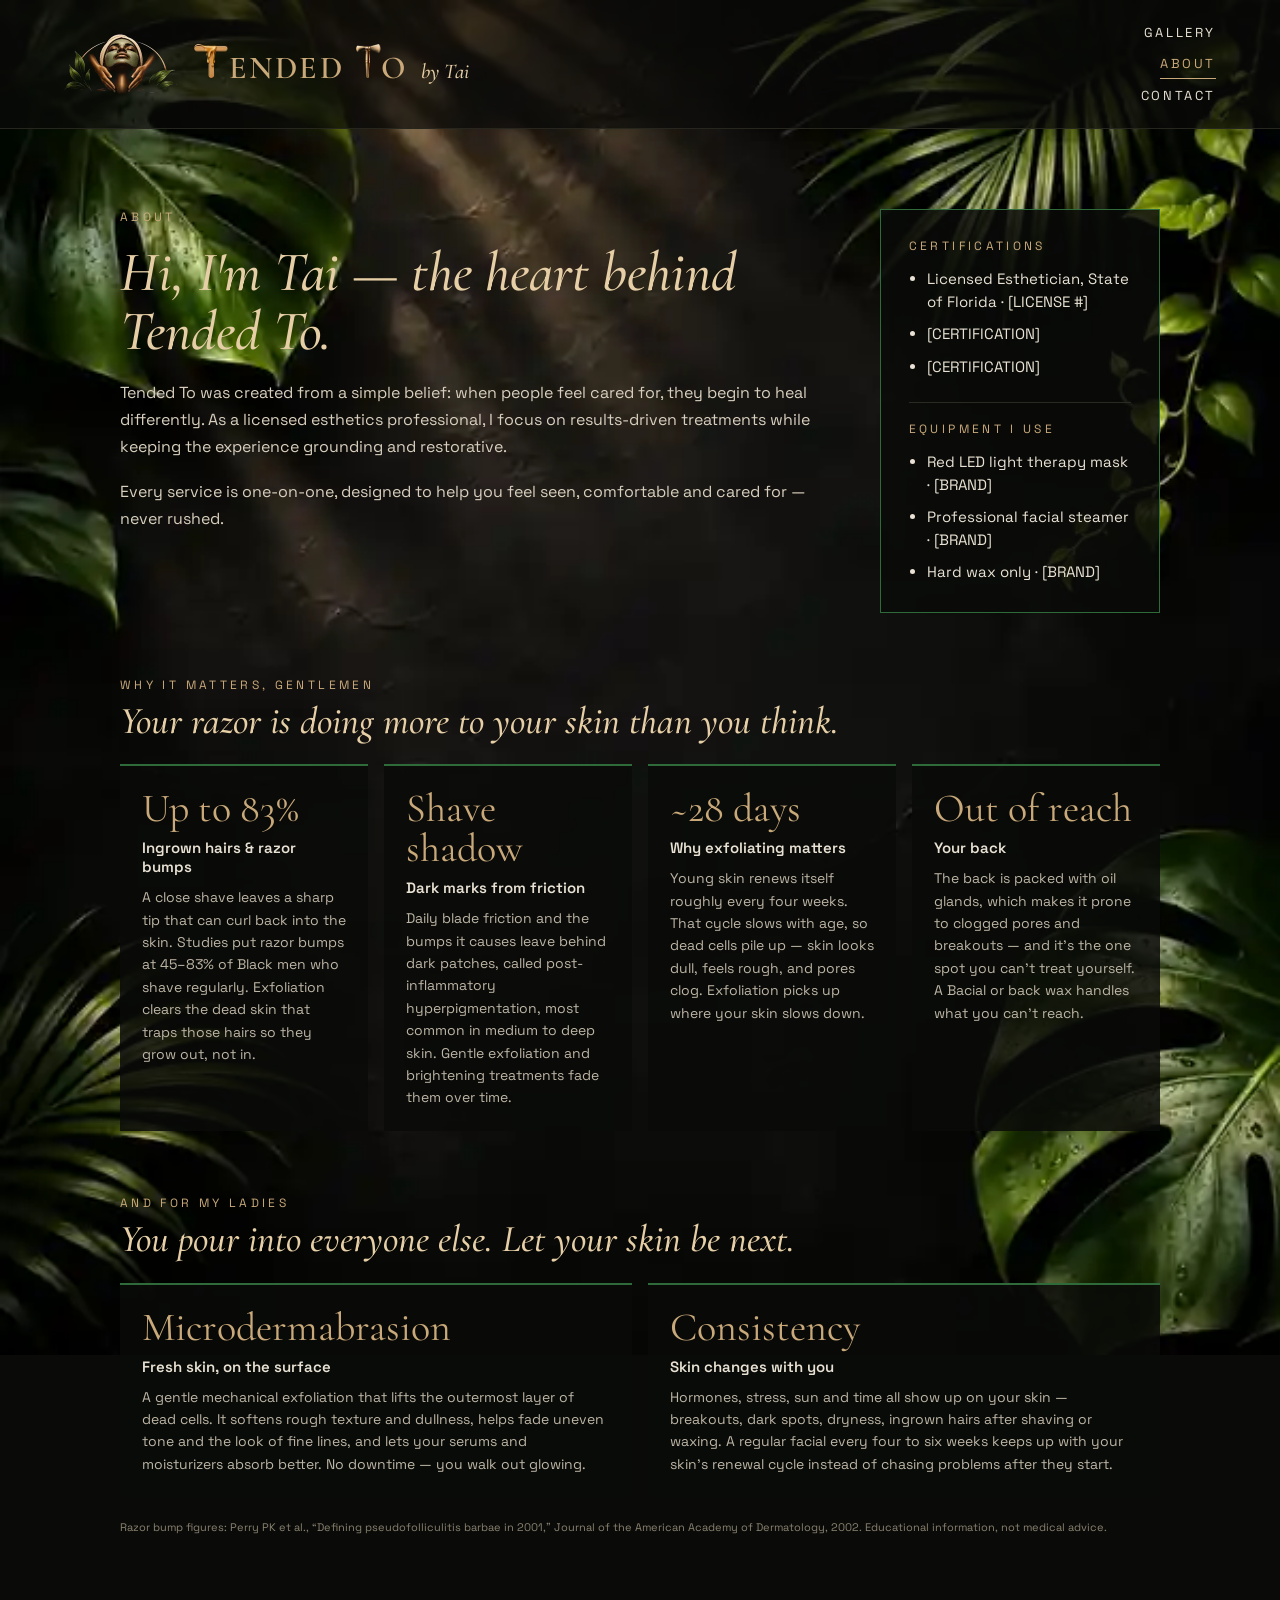
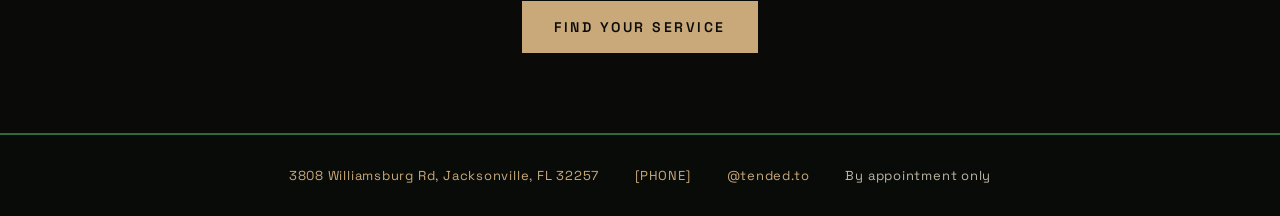
==== about.html @ b9e46a8d "Tended To by Tai website" ====
<!doctype html>
<html lang="en">
<head>
<meta charset="utf-8">
<meta name="viewport" content="width=device-width, initial-scale=1">
<title>About Tai | Tended To by Tai</title>
<meta name="description" content="Meet Tai, licensed esthetician behind Tended To. Why exfoliation, ingrown-hair care and regular facials matter for men and women.">
<link rel="icon" type="image/png" href="/favicon-32.png">
<link rel="apple-touch-icon" href="/icon.png">
<link rel="manifest" href="/manifest.webmanifest">
<meta name="theme-color" content="#0A0B09">
<meta name="apple-mobile-web-app-capable" content="yes">
<meta name="apple-mobile-web-app-status-bar-style" content="black-translucent">
<meta name="apple-mobile-web-app-title" content="Tended To">
<link rel="preconnect" href="https://fonts.googleapis.com">
<link rel="preconnect" href="https://fonts.gstatic.com" crossorigin>
<link rel="stylesheet" href="https://fonts.googleapis.com/css2?family=Cormorant+Garamond:ital,wght@0,400;0,500;0,600;1,300;1,500&family=Space+Grotesk:wght@400;500;600&display=swap">
<link rel="stylesheet" href="/styles.css">
</head>
<body>
<div class="page-bg">

<header class="site-header">
<a class="brand" href="/">
<img class="hdr-logo" src="/logo-face.webp" width="116" height="64" alt="">
<span class="brand-text">
<span class="wordmark" role="img" aria-label="Tended To">
<img class="wm-t wax" src="/t-wax.webp" alt=""><span aria-hidden="true">ENDED</span><span class="wm-gap" aria-hidden="true"></span><img class="wm-t" src="/t-brush.webp" alt=""><span aria-hidden="true">O</span>
</span>
<span class="by">by Tai</span>
</span>
</a>
<nav class="site-nav" aria-label="Main">
<a href="/gallery">GALLERY</a>
<a href="/about" aria-current="page">ABOUT</a>
<a href="/contact">CONTACT</a>
</nav>
</header>

<main style="padding:80px 5%">
<div class="container" style="display:flex;flex-direction:column;gap:64px">

<section style="display:flex;flex-wrap:wrap;gap:48px">
<div style="flex:999 1 420px;min-width:0;display:flex;flex-direction:column;gap:18px">
<span class="eyebrow">ABOUT</span>
<h1 class="display" style="font-size:clamp(40px,5vw,56px);line-height:1.05">Hi, I'm Tai — the heart behind Tended To.</h1>
<p style="margin:0;font-size:16px;line-height:1.7;color:#D8CFBE">Tended To was created from a simple belief: when people feel cared for, they begin to heal differently. As a licensed esthetics professional, I focus on results-driven treatments while keeping the experience grounding and restorative.</p>
<p style="margin:0;font-size:16px;line-height:1.7;color:#D8CFBE">Every service is one-on-one, designed to help you feel seen, comfortable and cared for — never rushed.</p>
</div>
<div style="flex:1 1 280px;background:rgba(10,11,9,.85);border:1px solid #2F6B3A;padding:28px;display:flex;flex-direction:column;gap:14px">
<span class="eyebrow">CERTIFICATIONS</span>
<ul style="margin:0;padding:0 0 0 18px;display:flex;flex-direction:column;gap:10px;font-size:15px;line-height:1.5">
<li>Licensed Esthetician, State of Florida · [LICENSE #]</li>
<li>[CERTIFICATION]</li>
<li>[CERTIFICATION]</li>
</ul>
<span class="eyebrow" style="margin-top:10px;padding-top:18px;border-top:1px solid #2A2A23">EQUIPMENT I USE</span>
<ul style="margin:0;padding:0 0 0 18px;display:flex;flex-direction:column;gap:10px;font-size:15px;line-height:1.5">
<li>Red LED light therapy mask · [BRAND]</li>
<li>Professional facial steamer · [BRAND]</li>
<li>Hard wax only · [BRAND]</li>
</ul>
</div>
</section>

<section style="display:flex;flex-direction:column;gap:22px">
<div style="display:flex;flex-direction:column;gap:8px">
<span class="eyebrow">WHY IT MATTERS, GENTLEMEN</span>
<h2 class="display" style="font-size:38px;line-height:1.1">Your razor is doing more to your skin than you think.</h2>
</div>
<div class="grid-auto">
<div class="panel"><span class="big">Up to 83%</span><span class="ttl">Ingrown hairs &amp; razor bumps</span><p>A close shave leaves a sharp tip that can curl back into the skin. Studies put razor bumps at 45–83% of Black men who shave regularly. Exfoliation clears the dead skin that traps those hairs so they grow out, not in.</p></div>
<div class="panel"><span class="big">Shave shadow</span><span class="ttl">Dark marks from friction</span><p>Daily blade friction and the bumps it causes leave behind dark patches, called post-inflammatory hyperpigmentation, most common in medium to deep skin. Gentle exfoliation and brightening treatments fade them over time.</p></div>
<div class="panel"><span class="big">~28 days</span><span class="ttl">Why exfoliating matters</span><p>Young skin renews itself roughly every four weeks. That cycle slows with age, so dead cells pile up — skin looks dull, feels rough, and pores clog. Exfoliation picks up where your skin slows down.</p></div>
<div class="panel"><span class="big">Out of reach</span><span class="ttl">Your back</span><p>The back is packed with oil glands, which makes it prone to clogged pores and breakouts — and it's the one spot you can't treat yourself. A Bacial or back wax handles what you can't reach.</p></div>
</div>
</section>

<section style="display:flex;flex-direction:column;gap:22px">
<div style="display:flex;flex-direction:column;gap:8px">
<span class="eyebrow">AND FOR MY LADIES</span>
<h2 class="display" style="font-size:38px;line-height:1.1">You pour into everyone else. Let your skin be next.</h2>
</div>
<div class="pick-grid" style="gap:16px">
<div class="panel"><span class="big">Microdermabrasion</span><span class="ttl">Fresh skin, on the surface</span><p>A gentle mechanical exfoliation that lifts the outermost layer of dead cells. It softens rough texture and dullness, helps fade uneven tone and the look of fine lines, and lets your serums and moisturizers absorb better. No downtime — you walk out glowing.</p></div>
<div class="panel"><span class="big">Consistency</span><span class="ttl">Skin changes with you</span><p>Hormones, stress, sun and time all show up on your skin — breakouts, dark spots, dryness, ingrown hairs after shaving or waxing. A regular facial every four to six weeks keeps up with your skin's renewal cycle instead of chasing problems after they start.</p></div>
</div>
<p style="margin:0;font-size:11px;line-height:1.6;color:#8A8270">Razor bump figures: Perry PK et al., “Defining pseudofolliculitis barbae in 2001,” Journal of the American Academy of Dermatology, 2002. Educational information, not medical advice.</p>
</section>

<a class="btn" href="/" style="align-self:center">FIND YOUR SERVICE</a>
</div>
</main>

<footer class="site-footer">
<a href="https://www.google.com/maps/search/?api=1&amp;query=3808+Williamsburg+Road+Jacksonville+FL+32257">3808 Williamsburg Rd, Jacksonville, FL 32257</a>
<a href="tel:">[PHONE]</a>
<a href="https://www.instagram.com/tended.to">@tended.to</a>
<span>By appointment only</span>
</footer>

</div>
</body>
</html>
---- styles.css ----
/* Tended To by Tai — site styles */
*{box-sizing:border-box}
html{-webkit-text-size-adjust:100%}
body{margin:0;background:#0A0B09;color:#E9E2D4;font-family:'Space Grotesk',system-ui,sans-serif}
a{color:#C9A97A}a:hover{color:#E6CFA6}
img{max-width:100%}

.page-bg{min-height:100vh;display:flex;flex-direction:column;background:#0A0B09 url(/bg.webp) center top/cover no-repeat fixed}
@media (max-width:760px){.page-bg{background-attachment:scroll;background-size:auto 100vh;background-repeat:repeat-y}}
main{flex:1 0 auto}

/* Header */
.site-header{display:flex;flex-wrap:wrap;align-items:center;justify-content:space-between;gap:16px;padding:18px 5%;border-bottom:1px solid #26261F;background:rgba(10,11,9,.72)}
.brand{display:flex;align-items:center;gap:14px;text-decoration:none}
.hdr-logo{display:block;width:116px;height:64px;mix-blend-mode:lighten}
.brand-text{display:flex;flex-wrap:wrap;align-items:baseline;gap:4px 12px}
.wordmark{display:flex;align-items:baseline;font-family:'Cormorant Garamond',serif;font-weight:600;font-size:32px;letter-spacing:.08em;line-height:1;color:#C9A97A}
.wm-t{display:block;height:34px;width:auto}
.wm-t.wax{margin-right:1px}
.wm-gap{width:12px}
.by{font-family:'Cormorant Garamond',serif;font-style:italic;font-weight:500;font-size:21px;color:#E6CFA6}
.site-nav{display:flex;flex-direction:column;align-items:flex-end;gap:2px;font-size:13px;letter-spacing:.2em}
.site-nav a{text-decoration:none;color:#E9E2D4;padding:6px 0}
.site-nav a[aria-current="page"]{color:#C9A97A;border-bottom:1px solid #C9A97A}
@media (max-width:600px){
  .site-header{justify-content:center;padding:12px 16px}
  .hdr-logo{width:80px;height:auto}
  .wordmark{font-size:23px}
  .wm-t{height:25px}
  .site-nav{flex-direction:row;align-items:center;justify-content:center;width:100%;gap:24px}
}

/* Footer */
.site-footer{background:rgba(10,11,9,.85);border-top:2px solid #2F6B3A;padding:24px 5%;display:flex;flex-wrap:wrap;justify-content:center;gap:12px 36px;font-size:13px;letter-spacing:.06em;color:#BDB5A5}
.site-footer a{text-decoration:none;padding:8px 0}
.site-footer span{padding:8px 0}

/* Shared type */
.eyebrow{font-size:12px;letter-spacing:.28em;color:#C9A97A}
.serif{font-family:'Cormorant Garamond',serif}
.display{margin:0;font-family:'Cormorant Garamond',serif;font-style:italic;font-weight:500;color:#E6CFA6}
.container{max-width:1040px;margin:0 auto}
.panel{background:rgba(10,11,9,.85);border-top:2px solid #2F6B3A;padding:22px;display:flex;flex-direction:column;gap:10px}
.panel .big{font-family:'Cormorant Garamond',serif;font-size:40px;line-height:1;color:#C9A97A}
.panel .ttl{font-size:15px;font-weight:600;color:#E9E2D4}
.panel p{margin:0;font-size:14px;line-height:1.6;color:#BDB5A5}
.btn{display:inline-flex;align-items:center;justify-content:center;min-height:52px;padding:0 32px;background:#C9A97A;color:#0C0C0B;text-decoration:none;font-size:14px;font-weight:600;letter-spacing:.18em}
.btn:hover{color:#0C0C0B;background:#E6CFA6}
.grid-auto{display:grid;gap:16px;grid-template-columns:repeat(auto-fit,minmax(min(240px,100%),1fr))}

/* Home hero */
.hero{padding:48px 5% 32px;display:flex;flex-direction:column;align-items:center;text-align:center;gap:20px}
.tagline{margin:0 0 12px;max-width:620px;font-family:'Cormorant Garamond',serif;font-style:italic;font-weight:500;font-size:clamp(18px,2vw,22px);line-height:1.5;color:#C9A97A}
.hero h1{font-size:clamp(48px,7vw,92px);line-height:1.02}
.ask{margin:0;font-family:'Cormorant Garamond',serif;font-weight:500;font-size:clamp(20px,2.4vw,28px);letter-spacing:.06em;color:#C9A97A}

/* Categories */
.services{padding:16px 5% 64px}
@keyframes slideUp{from{opacity:0;transform:translateY(40px)}to{opacity:1;transform:none}}
.slide-up{animation:slideUp .55s cubic-bezier(.2,.7,.2,1) both}
.cat-grid{padding:12px 0;display:grid;gap:14px;grid-template-columns:repeat(auto-fit,minmax(min(200px,100%),1fr))}
.cat-tile{all:unset;box-sizing:border-box;cursor:pointer;display:flex;flex-direction:column;gap:8px;min-height:104px;padding:22px;text-align:left;background:rgba(10,11,9,.78);border:1px solid #3A3A30;position:relative;transform:scale(1);transform-origin:center;transition:transform .45s cubic-bezier(.34,1.56,.64,1),box-shadow .35s ease,border-color .35s ease,background-color .35s ease,opacity .35s ease;will-change:transform}
.cat-tile[aria-pressed="true"]{background:rgba(31,77,46,.85);border-color:#C9A97A}
.cat-tile .name{font-family:'Cormorant Garamond',serif;font-weight:500;font-size:28px;line-height:1.1;color:#E9E2D4}
.cat-tile .count{font-size:12px;letter-spacing:.16em;color:#A9A090}
@media (hover:hover) and (pointer:fine){
  .cat-grid:hover .cat-tile{transform:scale(.96);opacity:.8}
  .cat-grid .cat-tile:hover{transform:scale(1.125) translateY(-4px);opacity:1;z-index:2;box-shadow:0 22px 48px rgba(0,0,0,.65),0 0 24px rgba(201,169,122,.25);border-color:#C9A97A;background-color:rgba(31,77,46,.7)}
}
.cat-tile:focus-visible{outline:2px solid #C9A97A;outline-offset:3px;z-index:2}
@media (prefers-reduced-motion:reduce){.slide-up{animation:none}.cat-tile{transition:none}.cat-grid:hover .cat-tile,.cat-grid .cat-tile:hover{transform:none;opacity:1}}

.svc-list{margin-top:28px;background:rgba(10,11,9,.82);border:1px solid #2A2A23;padding:8px 28px 16px}
.svc-list[hidden]{display:none}
.svc{padding:16px 0;border-bottom:1px solid #2A2A23;display:flex;flex-direction:column;gap:4px}
.svc-btn{all:unset;cursor:pointer;display:flex;flex-wrap:wrap;align-items:baseline;gap:10px;min-height:44px;font-family:'Cormorant Garamond',serif;font-weight:500;font-size:26px;color:#E6CFA6;text-decoration:underline;text-decoration-color:#5E5440;text-underline-offset:6px}
.svc-btn:focus-visible{outline:2px solid #C9A97A;outline-offset:3px}
.svc-btn .time{font-family:'Space Grotesk',sans-serif;font-size:14px;color:#A9A090;text-decoration:none}
.svc-btn .price{font-size:20px;color:#C9A97A}
.svc p{margin:0;font-size:14px;line-height:1.5;color:#BDB5A5}

/* Top performers */
.picks{padding:8px 5% 48px}
.picks h2{text-align:center;font-size:40px;margin-bottom:24px}
.pick-grid{display:grid;gap:20px;grid-template-columns:repeat(auto-fit,minmax(min(300px,100%),1fr))}
.pick{background:rgba(10,11,9,.82);border:1px solid #3A3A30;border-top:2px solid #2F6B3A;padding:28px;display:flex;flex-direction:column;gap:14px}
.pick .line{font-family:'Cormorant Garamond',serif;font-style:italic;font-weight:500;font-size:30px;line-height:1.15;color:#E6CFA6}
.pick-btn{all:unset;cursor:pointer;display:flex;justify-content:space-between;align-items:baseline;gap:12px;min-height:44px;padding:8px 0;border-bottom:1px solid #2A2A23}
.pick-btn:focus-visible{outline:2px solid #C9A97A;outline-offset:3px}
.pick-btn .n{font-family:'Cormorant Garamond',serif;font-size:22px;color:#E9E2D4;text-decoration:underline;text-decoration-color:#5E5440;text-underline-offset:5px}
.pick-btn .p{font-size:14px;color:#C9A97A;white-space:nowrap}
.consult{margin:48px 0 0;text-align:center;font-size:15px;color:#BDB5A5}

/* Add-on dialog */
.modal{position:fixed;inset:0;background:rgba(0,0,0,.72);display:flex;align-items:center;justify-content:center;padding:16px;z-index:10}
.modal[hidden]{display:none}
.dialog{width:100%;max-width:520px;max-height:90vh;overflow-y:auto;background:#141412;border:1px solid #C9A97A;padding:28px;display:flex;flex-direction:column;gap:18px}
.dialog-head{display:flex;justify-content:space-between;align-items:flex-start;gap:12px}
.dialog .sel-name{font-family:'Cormorant Garamond',serif;font-size:30px;color:#E9E2D4}
.dialog .sel-meta{font-size:14px;color:#A9A090}
.icon-btn{all:unset;cursor:pointer;width:44px;height:44px;display:flex;align-items:center;justify-content:center}
.pitch{border-top:1px solid #2A2A23;padding-top:18px;display:flex;flex-direction:column;gap:4px}
.pitch .h{font-family:'Cormorant Garamond',serif;font-size:22px;color:#C9A97A}
.pitch .s{font-size:14px;color:#BDB5A5}
.addons{display:flex;flex-direction:column;gap:10px}
.addon{all:unset;cursor:pointer;display:flex;align-items:center;gap:14px;min-height:44px;padding:12px 14px;border:1px solid #2A2A23}
.addon[aria-pressed="true"]{border-color:#C9A97A;background:#1F4D2E}
.addon:focus-visible{outline:2px solid #C9A97A;outline-offset:2px}
.addon .box{width:22px;height:22px;flex:none;border:1px solid #C9A97A;display:flex;align-items:center;justify-content:center;font-size:14px;color:#0C0C0B}
.addon[aria-pressed="true"] .box{background:#C9A97A}
.addon .txt{flex:1;display:flex;flex-direction:column;gap:2px;text-align:left}
.addon .an{font-size:15px;font-weight:600;color:#E9E2D4}
.addon .ad{font-size:13px;color:#A9A090}
.addon .ap{font-size:15px;color:#C9A97A}
.no-thanks{all:unset;cursor:pointer;text-align:center;min-height:44px;font-size:13px;color:#A9A090;text-decoration:underline}

/* Gallery */
.ba{margin:0;display:flex;flex-direction:column;gap:12px}
.ba-pair{display:grid;grid-template-columns:repeat(2,minmax(0,1fr));gap:8px}
.ba-pair .ph{aspect-ratio:3/4;border:1px dashed #5E5440;background:rgba(20,20,18,.9);display:flex;align-items:flex-end;padding:12px;font-size:11px;letter-spacing:.24em;color:#C9A97A}
.ba-pair img{width:100%;aspect-ratio:3/4;object-fit:cover;display:block}
.ba figcaption{font-family:'Cormorant Garamond',serif;font-size:24px;color:#E9E2D4;text-align:center}
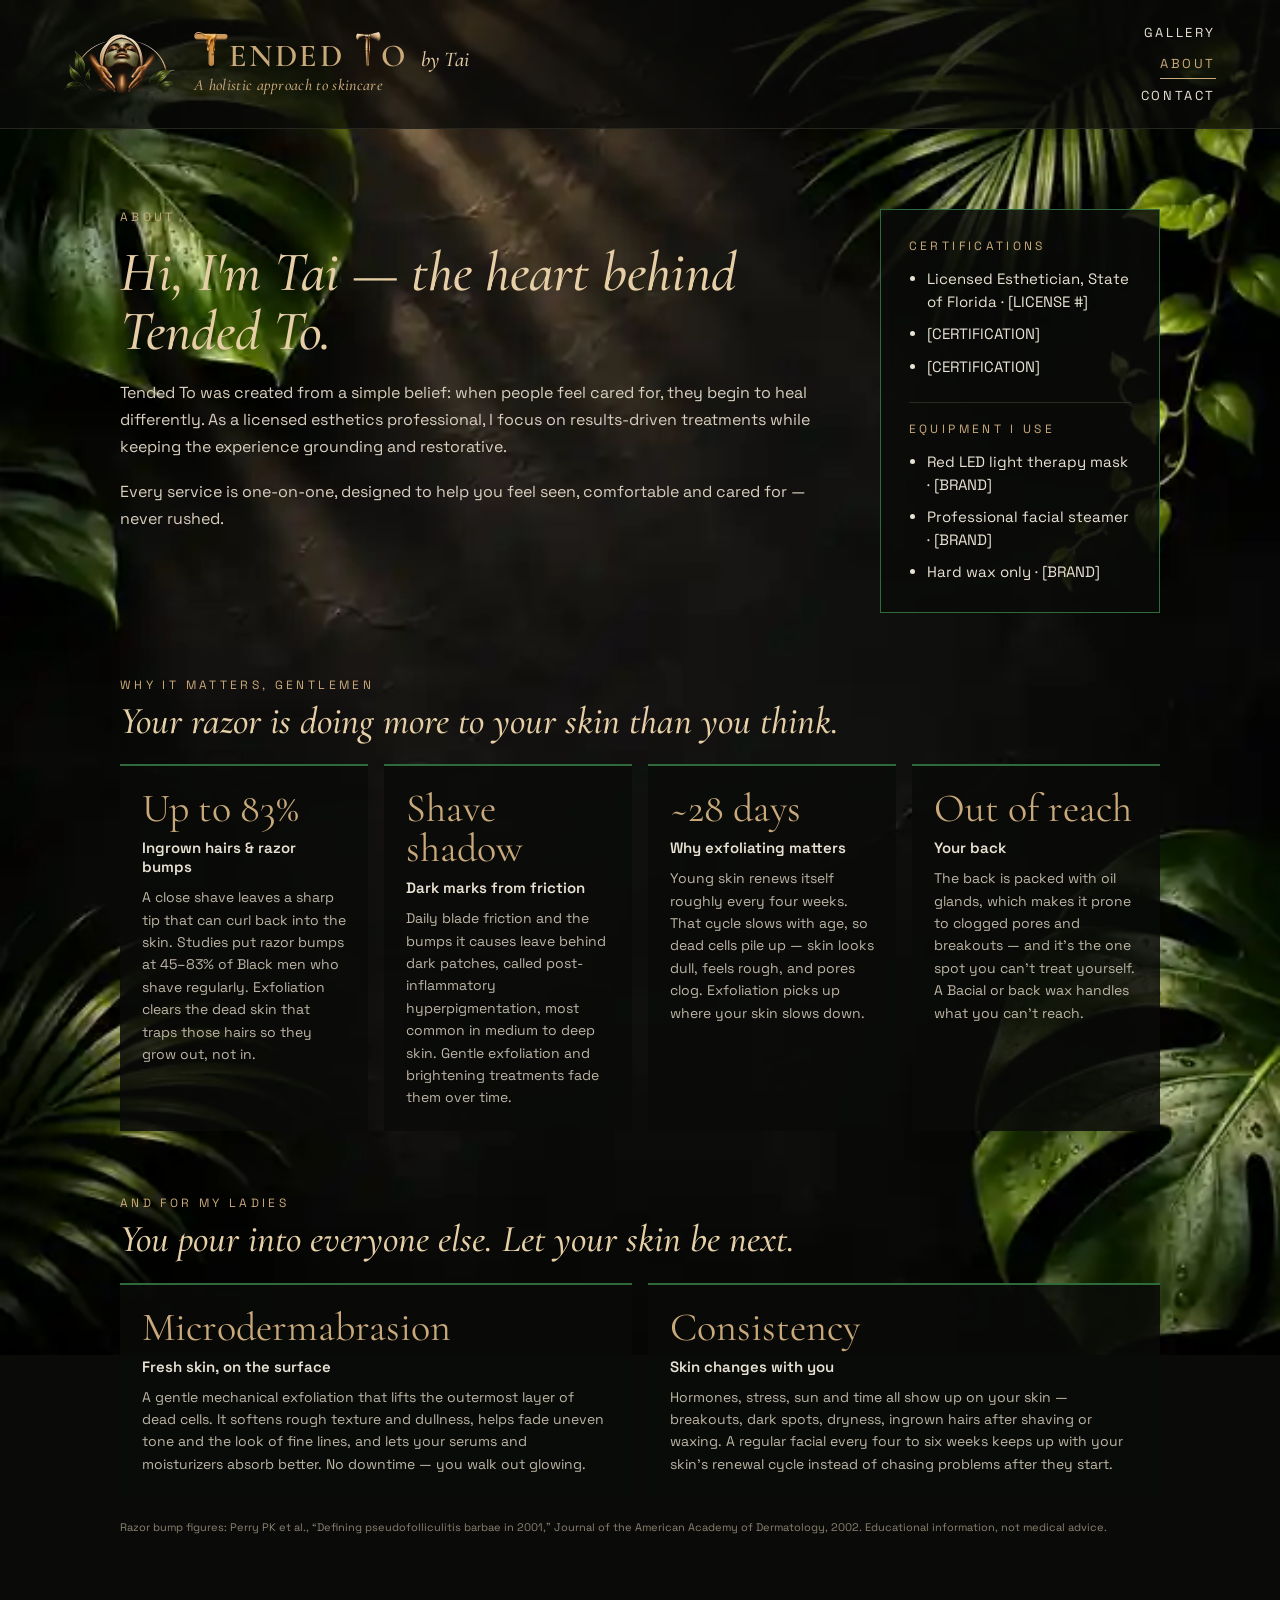
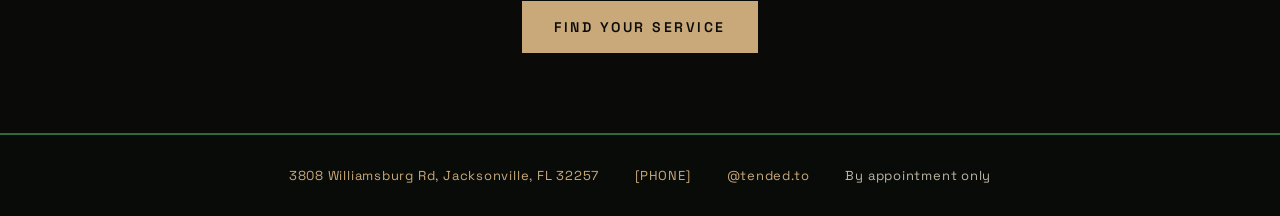
==== commit 8ff7c819: "Add files via upload" ====
--- a/about.html
+++ b/about.html
@@ -28,6 +28,7 @@
 <img class="wm-t wax" src="/t-wax.webp" alt=""><span aria-hidden="true">ENDED</span><span class="wm-gap" aria-hidden="true"></span><img class="wm-t" src="/t-brush.webp" alt=""><span aria-hidden="true">O</span>
 </span>
 <span class="by">by Tai</span>
+<span class="brand-tag">A holistic approach to skincare</span>
 </span>
 </a>
 <nav class="site-nav" aria-label="Main">
--- a/styles.css
+++ b/styles.css
@@ -120,3 +120,22 @@
 .ba-pair .ph{aspect-ratio:3/4;border:1px dashed #5E5440;background:rgba(20,20,18,.9);display:flex;align-items:flex-end;padding:12px;font-size:11px;letter-spacing:.24em;color:#C9A97A}
 .ba-pair img{width:100%;aspect-ratio:3/4;object-fit:cover;display:block}
 .ba figcaption{font-family:'Cormorant Garamond',serif;font-size:24px;color:#E9E2D4;text-align:center}
+
+/* Hero slideshow */
+.hero-split{max-width:1100px;margin:0 auto;display:grid;grid-template-columns:1fr;gap:28px;align-items:center}
+.hero-text{display:flex;flex-direction:column;align-items:center;gap:20px}
+.hero-show{position:relative;width:min(270px,70%);aspect-ratio:4/5;justify-self:center;overflow:hidden;border:1px solid #3A3A30;background:#141412;box-shadow:0 20px 50px rgba(0,0,0,.55)}
+.hero-show[hidden]{display:none}
+.hero-show img{position:absolute;inset:0;width:100%;height:100%;object-fit:cover;opacity:0;transition:opacity .9s ease-in-out}
+.hero-show img.on{opacity:1}
+@media (min-width:900px){.hero-split:has(.hero-show:not([hidden])){grid-template-columns:1.25fr 1fr;text-align:left}.hero-split:has(.hero-show:not([hidden])) .hero-text{align-items:flex-start}}
+@media (prefers-reduced-motion:reduce){.hero-show img{transition:none}}
+
+/* Brand tagline and slideshow caption */
+.brand-tag{flex-basis:100%;font-family:'Cormorant Garamond',serif;font-style:italic;font-weight:500;font-size:16px;letter-spacing:.02em;color:#C9A97A;line-height:1.2}
+.hero-media{display:flex;flex-direction:column;align-items:center;gap:12px}
+.hero-media .hero-show{justify-self:auto}
+.media-caption{margin:0;max-width:300px;text-align:center;font-family:'Cormorant Garamond',serif;font-style:italic;font-weight:500;font-size:18px;line-height:1.4;color:#C9A97A}
+.hero-show[hidden]+.media-caption{display:none}
+.hero-split:has(.hero-show[hidden]){grid-template-columns:1fr}
+@media (max-width:600px){.brand-tag{font-size:14px;text-align:center}}
